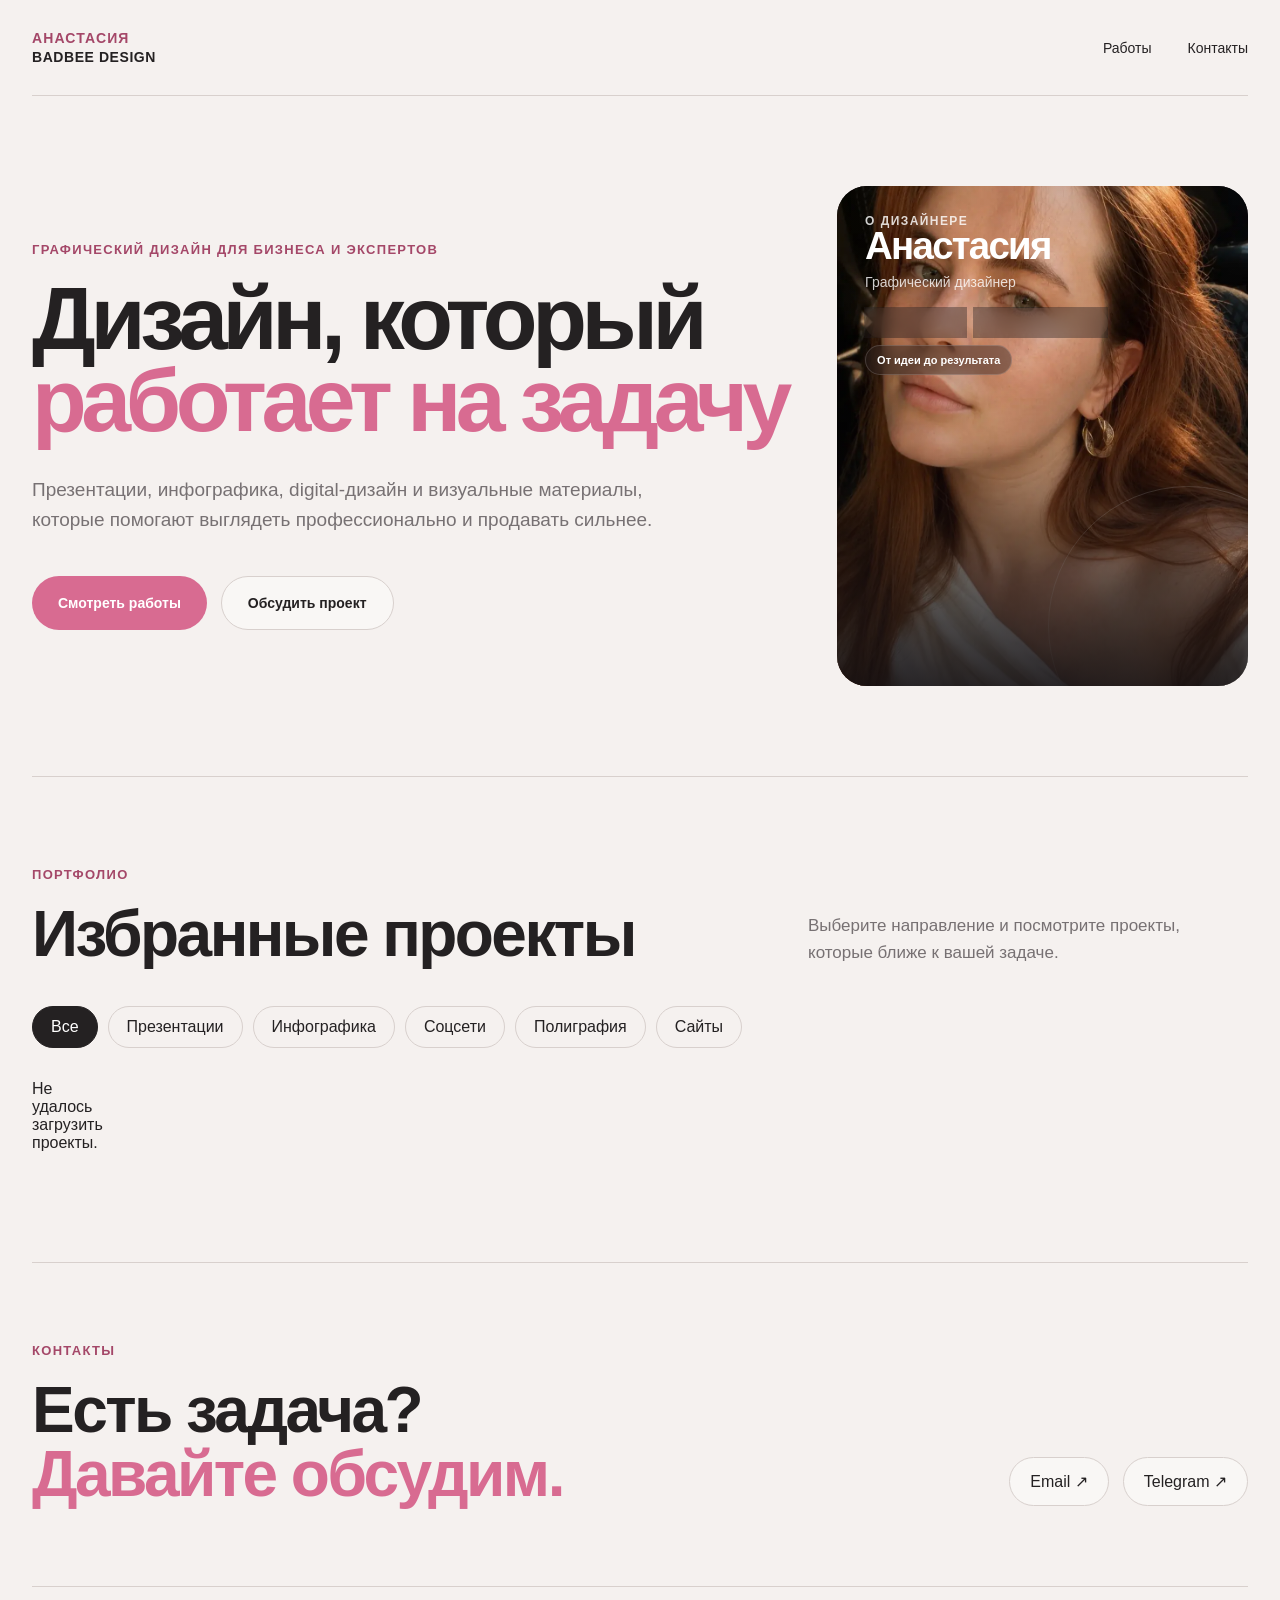
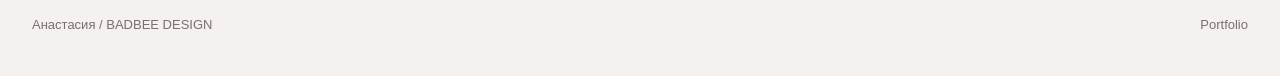
==== index.html @ e2e8e316 "Add designer hero card" ====
<!DOCTYPE html>
<html lang="ru">
<head>
    <meta charset="UTF-8">
    <meta name="viewport" content="width=device-width, initial-scale=1.0">

    <title>Анастасия — BADBEE DESIGN</title>

    <link rel="stylesheet" href="css/style.css">
</head>

<body>

    <header class="header">
        <a href="#" class="brand">
            <span class="brand-name">Анастасия</span>
            <span class="brand-subtitle">BADBEE DESIGN</span>
        </a>

        <nav class="header-nav">
            <a href="#portfolio">Работы</a>
            <a href="#contact">Контакты</a>
        </nav>
    </header>

    <main>

        <section class="hero">

            <div class="hero-copy">
                <p class="eyebrow">ГРАФИЧЕСКИЙ ДИЗАЙН ДЛЯ БИЗНЕСА И ЭКСПЕРТОВ</p>

                <h1>
                    Дизайн, который
                    <span>работает на задачу</span>
                </h1>

                <p class="hero-description">
                    Презентации, инфографика, digital-дизайн и визуальные материалы,
                    которые помогают выглядеть профессионально и продавать сильнее.
                </p>

                <div class="hero-actions">
                    <a href="#portfolio" class="button button-primary">
                        Смотреть работы
                    </a>
<a href="https://t.me/nastyapozdn"
   class="button button-secondary"
   target="_blank"
   rel="noopener noreferrer">
    Обсудить проект
</a>
                </div>
            </div>
<div class="hero-card hero-designer-card">

    <img
        src="assets/designer.webp"
        alt="Анастасия — графический дизайнер"
        class="hero-designer-photo"
    >

    <div class="hero-designer-overlay"></div>

    <div class="hero-designer-content">

        <div class="hero-designer-label">
            О ДИЗАЙНЕРЕ
        </div>

        <div class="hero-designer-info">
            <h3>Анастасия</h3>
            <p>Графический дизайнер</p>

            <div class="hero-designer-tags">
                <span>100+ проектов</span>
                <span>Дизайн для бизнеса</span>
                <span>От идеи до результата</span>
            </div>
        </div>

    </div>

</div>

        </section>

        <section class="portfolio" id="portfolio">

            <div class="section-heading">
                <div>
                    <p class="eyebrow">ПОРТФОЛИО</p>
                    <h2>Избранные проекты</h2>
                </div>

                <p class="section-description">
                    Выберите направление и посмотрите проекты,
                    которые ближе к вашей задаче.
                </p>
            </div>

            <div class="filters">
                <button class="filter-button active" data-filter="all">Все</button>
                <button class="filter-button" data-filter="presentation">Презентации</button>
                <button class="filter-button" data-filter="infographic">Инфографика</button>
                <button class="filter-button" data-filter="social">Соцсети</button>
                <button class="filter-button" data-filter="print">Полиграфия</button>
                <button class="filter-button" data-filter="web">Сайты</button>
            </div>

            <div class="projects-grid"></div>

        </section>

        <section class="contact" id="contact">

            <div class="contact-copy">
                <p class="eyebrow">КОНТАКТЫ</p>

                <h2>
                    Есть задача?
                    <span>Давайте обсудим.</span>
                </h2>
            </div>

     <div class="contact-links">
    <a href="mailto:Nastya.grischko@yandex.ru">Email ↗</a>
    <a href="https://t.me/nastyapozdn" target="_blank" rel="noopener noreferrer">Telegram ↗</a>
</div>

        </section>

    </main>

    <footer class="footer">
        <span>Анастасия / BADBEE DESIGN</span>
        <span>Portfolio</span>
    </footer>
<script src="js/supabase-data.js?v=4"></script>
<script src="js/app.js?v=4"></script>

</body>
</html>
---- css/style.css ----
:root {
    --bg: #f5f1ef;
    --surface: #ebe5e2;
    --surface-soft: #f9f7f5;

    --text: #242122;
    --muted: #777173;
    --line: #d8d0cd;

    --accent: #d86b91;
    --accent-soft: #efb6ca;
    --accent-dark: #a44768;

    --radius-large: 30px;
    --radius-medium: 22px;
    --radius-small: 999px;
}


/* =========================
   БАЗОВЫЕ СТИЛИ
========================= */

*,
*::before,
*::after {
    box-sizing: border-box;
}

html {
    scroll-behavior: smooth;
}

body {
    margin: 0;

    background: var(--bg);
    color: var(--text);

    font-family:
        Inter,
        -apple-system,
        BlinkMacSystemFont,
        "Segoe UI",
        sans-serif;

    overflow-x: hidden;
}

a {
    color: inherit;
    text-decoration: none;
}

button {
    font: inherit;
}


/* =========================
   HEADER
========================= */

.header {
    width: min(1400px, calc(100% - 64px));
    margin: 0 auto;

    min-height: 96px;

    display: flex;
    align-items: center;
    justify-content: space-between;

    border-bottom: 1px solid var(--line);
}

.brand {
    display: flex;
    flex-direction: column;
    gap: 3px;
}

.brand-name {
    color: var(--accent-dark);

    font-size: 14px;
    font-weight: 700;

    letter-spacing: 0.08em;
    text-transform: uppercase;
}

.brand-subtitle {
    font-size: 14px;
    font-weight: 600;

    letter-spacing: 0.04em;
}

.header-nav {
    display: flex;
    gap: 36px;

    font-size: 14px;
}

.header-nav a {
    position: relative;
}

.header-nav a::after {
    content: "";

    position: absolute;

    left: 0;
    bottom: -6px;

    width: 0;
    height: 1px;

    background: var(--accent);

    transition: width 0.25s ease;
}

.header-nav a:hover::after {
    width: 100%;
}


/* =========================
   ОБЩИЙ КОНТЕЙНЕР
========================= */

main {
    width: min(1400px, calc(100% - 64px));
    margin: 0 auto;
}


/* =========================
   HERO
========================= */

.hero {
    min-height: 680px;

    display: grid;
    grid-template-columns: 1.3fr 0.7fr;

    gap: 42px;

    align-items: center;

    padding: 82px 0;
}

.eyebrow {
    margin: 0 0 20px;

    color: var(--accent-dark);

    font-size: 13px;
    font-weight: 700;

    letter-spacing: 0.1em;
}

.hero h1 {
    max-width: 900px;

    margin: 0;

    font-size: clamp(62px, 7vw, 118px);

    line-height: 0.92;
    letter-spacing: -0.06em;

    font-weight: 600;
}

.hero h1 span {
    display: block;

    color: var(--accent);
}

.hero-description {
    max-width: 660px;

    margin: 34px 0 0;

    color: var(--muted);

    font-size: 19px;
    line-height: 1.55;
}

.hero-actions {
    display: flex;
    flex-wrap: wrap;

    gap: 14px;

    margin-top: 42px;
}


/* =========================
   КНОПКИ
========================= */

.button {
    min-height: 54px;

    padding: 0 26px;

    display: inline-flex;
    align-items: center;
    justify-content: center;

    border-radius: var(--radius-small);

    font-size: 14px;
    font-weight: 600;

    transition:
        transform 0.2s ease,
background 0.2s ease;
}

.button:hover {
    transform: translateY(-2px);
}

.button-primary {
    background: var(--accent);
    color: #ffffff;
}

.button-primary:hover {
    background: var(--accent-dark);
}

.button-secondary {
    border: 1px solid var(--line);

    background: var(--surface-soft);
}


/* =========================
   HERO CARD
========================= */

.hero-card {
    min-height: 500px;

    padding: 28px;

    position: relative;
    overflow: hidden;

    display: flex;
    flex-direction: column;
    justify-content: space-between;

    border-radius: var(--radius-large);

    background:
        radial-gradient(
            circle at 70% 30%,
            rgba(216, 107, 145, 0.34),
            transparent 34%
        ),
        linear-gradient(
            145deg,
            #262124,
            #3a3035 52%,
            #1f1b1d
        );

    color: #ffffff;
}

.hero-card::after {
    content: "";

    position: absolute;

    width: 280px;
    height: 280px;

    right: -80px;
    bottom: -80px;

    border-radius: 50%;

    border: 1px solid rgba(255, 255, 255, 0.18);
}

.hero-card-label {
    position: relative;
    z-index: 1;

    font-size: 12px;

    letter-spacing: 0.12em;

    opacity: 0.7;
}

.hero-card-number {
    position: relative;
    z-index: 1;

    font-size: 150px;
    line-height: 1;

    letter-spacing: -0.08em;

    color: var(--accent-soft);
}

.hero-card-bottom {
    position: relative;
    z-index: 1;

    display: flex;
    flex-wrap: wrap;

    gap: 8px;
}

.hero-card-bottom span {
    padding: 8px 12px;

    border-radius: var(--radius-small);

    background: rgba(255, 255, 255, 0.08);

    font-size: 12px;
}


/* =========================
   ПОРТФОЛИО
========================= */

.portfolio {
    padding: 90px 0 110px;

    border-top: 1px solid var(--line);
}

.section-heading {
    display: flex;
    justify-content: space-between;
    align-items: end;

    gap: 40px;

    margin-bottom: 40px;
}

.section-heading h2,
.contact h2 {
    margin: 0;

    font-size: clamp(42px, 5vw, 76px);

    line-height: 1;

    letter-spacing: -0.04em;

    font-weight: 600;
}

.section-description {
    max-width: 440px;

    margin: 0;

    color: var(--muted);

    font-size: 17px;
    line-height: 1.55;
}


/* =========================
   ФИЛЬТРЫ
========================= */

.filters {
    display: flex;
    flex-wrap: wrap;

    gap: 10px;

    margin-bottom: 32px;
}

.filter-button {
    padding: 11px 18px;

    border: 1px solid var(--line);
    border-radius: var(--radius-small);

    background: transparent;
    color: var(--text);

    cursor: pointer;

    transition:
background 0.2s ease,
        color 0.2s ease,
        border-color 0.2s ease;
}

.filter-button:hover {
    border-color: var(--accent);
}

.filter-button.active {
    background: var(--text);
    color: #ffffff;

    border-color: var(--text);
}


/* =========================
   СЕТКА ПРОЕКТОВ
========================= */

.projects-grid {
    display: grid;

    grid-template-columns: repeat(12, 1fr);

    gap: 18px;
}

.project-card {
    grid-column: span 4;

    display: block;

    color: inherit;

    cursor: pointer;

    transition:
        transform 0.25s ease,
        opacity 0.25s ease;
}

.project-card:hover {
    transform: translateY(-5px);
}

.project-card-large {
    grid-column: span 8;
}

.project-card-wide {
    grid-column: span 8;
}


/* =========================
   ПРЕВЬЮ КАРТОЧЕК
========================= */

.project-preview {
    min-height: 360px;

    position: relative;
    overflow: hidden;

    display: flex;
    align-items: center;
    justify-content: center;

    border-radius: var(--radius-medium);
}

.project-card-large .project-preview {
    min-height: 520px;
}

.project-card-wide .project-preview {
    min-height: 420px;
}

.project-preview-index {
    position: absolute;

    top: 22px;
    left: 22px;

    font-size: 13px;

    opacity: 0.56;
}

.project-preview-word {
    font-size: clamp(42px, 5vw, 86px);

    font-weight: 600;

    letter-spacing: -0.06em;

    transition: transform 0.35s ease;
}

.project-card:hover .project-preview-word {
    transform: scale(1.04);
}

.project-preview-dark {
    background:
        radial-gradient(
            circle at 70% 50%,
            rgba(216, 107, 145, 0.36),
            transparent 28%
        ),
        #292426;

    color: #ffffff;
}

.project-preview-light {
    background:
        linear-gradient(
            135deg,
            #f8e8ed,
            #eee4e1
        );

    color: #a65b77;
}

.project-preview-neutral {
    background:
        linear-gradient(
            145deg,
            #d6cdca,
            #9f9697
        );

    color: #ffffff;
}

.project-preview-paper {
    background:
        linear-gradient(
            145deg,
            #f5f0e9,
            #e7ded5
        );

    color: #6c625f;
}

.project-preview-accent {
    background:
        linear-gradient(
            135deg,
            #c45e84,
            #7f3e58
        );

    color: #ffffff;
}

.project-preview-soft {
    background:
        linear-gradient(
            135deg,
            #e4d9d9,
            #cfb7c0
        );

    color: #703f50;
}


/* =========================
   ИНФОРМАЦИЯ КАРТОЧКИ
========================= */

.project-info {
    display: flex;
    justify-content: space-between;

    gap: 18px;

    padding: 18px 4px 28px;
}

.project-category {
    color: var(--accent-dark);

    font-size: 12px;
    font-weight: 700;

    text-transform: uppercase;

    letter-spacing: 0.08em;
}

.project-info h3 {
    margin: 7px 0 0;

    font-size: 21px;
    font-weight: 600;

    letter-spacing: -0.02em;
}

.project-arrow {
    font-size: 22px;

    transition: transform 0.2s ease;
}

.project-card:hover .project-arrow {
    transform: translate(4px, -4px);
}


/* =========================
   КОНТАКТЫ
========================= */

.contact {
    padding: 80px 0;

    display: flex;
    justify-content: space-between;
    align-items: end;

    gap: 40px;

    border-top: 1px solid var(--line);
}

.contact h2 span {
    display: block;

    color: var(--accent);
}

.contact-links {
    display: flex;
    flex-wrap: wrap;

    gap: 14px;
}

.contact-links a {
    padding: 14px 20px;

    border: 1px solid var(--line);
    border-radius: var(--radius-small);

    background: var(--surface-soft);

    transition:
background 0.2s ease,
        border-color 0.2s ease;
}

.contact-links a:hover {
    border-color: var(--accent);

    background: #ffffff;
}


/* =========================
   FOOTER
========================= */

.footer {
    width: min(1400px, calc(100% - 64px));

    margin: 0 auto;

    padding: 30px 0 44px;

    display: flex;
    justify-content: space-between;

    border-top: 1px solid var(--line);

    color: var(--muted);

    font-size: 13px;
}


/* =================================================
   СТРАНИЦА ОТДЕЛЬНОГО ПРОЕКТА
================================================= */

.project-page {
    width: min(1400px, calc(100% - 64px));

    margin: 0 auto;
}

.project-back {
    display: inline-block;

    margin: 36px 0 28px;

    color: var(--muted);

    font-size: 14px;
}


/* =========================
   HERO ПРОЕКТА
========================= */

.project-hero {
    display: grid;

    grid-template-columns: 1fr 0.8fr;

    gap: 42px;

    align-items: center;

    margin-bottom: 70px;
}

.project-hero-copy {
    display: flex;
    flex-direction: column;
    justify-content: center;
}

.project-hero h1 {
    margin: 0;

    max-width: 800px;

    font-size: clamp(48px, 5.5vw, 88px);

    line-height: 0.96;

    letter-spacing: -0.05em;

    font-weight: 600;
}

.project-description {
    max-width: 650px;

    margin-top: 26px;

    color: var(--muted);

    font-size: 17px;
    line-height: 1.6;
}

.project-main-preview {
    min-height: 360px;

    display: flex;
    align-items: center;
    justify-content: center;

    overflow: hidden;

    border-radius: var(--radius-large);

    background:
        radial-gradient(
            circle at 70% 40%,
            rgba(216, 107, 145, 0.3),
            transparent 32%
        ),
        linear-gradient(
            145deg,
            #292426,
            #3a3035
        );

    color: #ffffff;
}

.project-main-preview span {
    font-size: clamp(42px, 5vw, 78px);

    letter-spacing: -0.05em;
}


/* =========================
   О ПРОЕКТЕ
========================= */

.project-case {
    padding: 70px 0;

    border-top: 1px solid var(--line);
}

.project-case-heading {
    margin-bottom: 32px;
}

.project-case-heading h2 {
    margin: 0;

    font-size: clamp(40px, 4vw, 64px);

    letter-spacing: -0.04em;
}

.project-case-grid {
    display: grid;

    grid-template-columns: repeat(3, 1fr);

    gap: 18px;
}

.project-case-block {
    padding: 26px;

    border-radius: var(--radius-medium);

    background: var(--surface-soft);
}

.project-case-label {
    color: var(--accent-dark);

    font-size: 12px;
    font-weight: 700;

    letter-spacing: 0.08em;

    text-transform: uppercase;
}

.project-case-block p {
    margin: 16px 0 0;

    color: var(--muted);

    line-height: 1.6;
}


/* =================================================
   ГАЛЕРЕЯ ПРОЕКТА
================================================= */

.project-gallery-section {
    padding: 30px 0 90px;
}

.project-gallery-heading {
    margin-bottom: 26px;
}

.project-gallery-heading h2 {
    margin: 0;

    font-size: clamp(38px, 4vw, 62px);

    line-height: 1;

    letter-spacing: -0.04em;
}


/*
   ВАЖНО:
   картинки на странице НЕ огромные.
   Они являются только превью.
*/

.project-gallery-grid {
    display: grid;

    grid-template-columns: repeat(2, minmax(0, 1fr));

    gap: 18px;
}

.project-gallery-card {
    position: relative;

    width: 100%;
    height: clamp(220px, 28vw, 360px);

    padding: 0;

    overflow: hidden;

    border: 0;
    border-radius: var(--radius-medium);

    background: var(--surface);

    cursor: pointer;
}

.project-gallery-card:nth-child(3n + 1) {
    grid-column: span 2;

    height: clamp(280px, 35vw, 460px);
}

.project-gallery-card img {
    display: block;

    width: 100%;
    height: 100%;

    object-fit: cover;

    transition: transform 0.35s ease;
}

.project-gallery-card:hover img {
    transform: scale(1.02);
}

.project-gallery-card::after {
    content: "";

    position: absolute;
    inset: 0;

    background:
        linear-gradient(
            to top,
            rgba(20, 18, 19, 0.48),
            transparent 45%
        );

    opacity: 0;

    transition: opacity 0.25s ease;
}

.project-gallery-card:hover::after {
    opacity: 1;
}

.project-gallery-card-number,
.project-gallery-card-open {
    position: absolute;

    z-index: 2;

    bottom: 18px;

    color: #ffffff;

    font-size: 12px;
    font-weight: 600;

    opacity: 0;

    transition: opacity 0.25s ease;
}

.project-gallery-card-number {
    left: 18px;
}

.project-gallery-card-open {
    right: 18px;
}

.project-gallery-card:hover .project-gallery-card-number,
.project-gallery-card:hover .project-gallery-card-open {
    opacity: 1;
}


/* =================================================
   ПОЛНОЭКРАННЫЙ ПРОСМОТРЩИК
================================================= */

body.lightbox-open {
    overflow: hidden !important;
}


/*
   Сам просмотрщик занимает РОВНО экран.
   Никакой прокрутки.
*/

.lightbox {
    position: fixed;

    inset: 0;

    z-index: 99999;

    display: none;

    width: 100vw;
    height: 100vh;

    overflow: hidden;

    background: #171415;
}

.lightbox.is-open {
    display: flex;

    align-items: center;
    justify-content: center;
}


/*
   Область изображения занимает почти
   весь экран, кроме небольшого места
   для стрелок и крестика.
*/

.lightbox-content {
    position: absolute;

    inset: 0;

    display: flex;

    align-items: center;
    justify-content: center;

    width: 100vw;
    height: 100vh;

    padding:
        30px
        86px
        30px
        86px;

    overflow: hidden;
}


/*
   КЛЮЧЕВОЙ БЛОК.

   Изображение никогда не становится
   выше или шире окна браузера.

   Оно ВСЕГДА видно целиком.
*/

.lightbox-content img {
    display: block;

    width: auto;
    height: auto;

    max-width: calc(100vw - 172px);
    max-height: calc(100vh - 60px);

    object-fit: contain;

    object-position: center;

    border-radius: 8px;
}


/* =========================
   КРЕСТИК
========================= */

.lightbox-close {
    position: absolute;

    top: 20px;
    right: 20px;

    z-index: 100002;

    width: 46px;
    height: 46px;

    display: flex;
    align-items: center;
    justify-content: center;

    border: 1px solid rgba(255, 255, 255, 0.24);

    border-radius: 50%;

    background: rgba(23, 20, 21, 0.75);

    color: #ffffff;

    font-size: 26px;
    line-height: 1;

    cursor: pointer;

    backdrop-filter: blur(10px);
    -webkit-backdrop-filter: blur(10px);
}


/* =========================
   СТРЕЛКИ
========================= */

.lightbox-arrow {
    position: absolute;

    top: 50%;

    z-index: 100002;

    width: 48px;
    height: 48px;

    display: flex;
    align-items: center;
    justify-content: center;

    transform: translateY(-50%);

    border: 1px solid rgba(255, 255, 255, 0.24);

    border-radius: 50%;

    background: rgba(23, 20, 21, 0.75);

    color: #ffffff;

    font-size: 20px;

    cursor: pointer;

    backdrop-filter: blur(10px);
    -webkit-backdrop-filter: blur(10px);
}

.lightbox-arrow-left {
    left: 20px;
}

.lightbox-arrow-right {
    right: 20px;
}

.lightbox-close:hover,
.lightbox-arrow:hover {
    background: rgba(255, 255, 255, 0.14);
}


/* =========================
   СЧЁТЧИК
========================= */

.lightbox-counter {
    position: absolute;

    left: 50%;
    bottom: 14px;

    z-index: 100002;

    transform: translateX(-50%);

    padding: 7px 12px;

    border-radius: 999px;

    background: rgba(23, 20, 21, 0.74);

    color: rgba(255, 255, 255, 0.8);

    font-size: 12px;

    backdrop-filter: blur(8px);
    -webkit-backdrop-filter: blur(8px);
}


/* =================================================
   TABLET
================================================= */

@media (max-width: 1000px) {

    .hero {
        grid-template-columns: 1fr;
    }

    .hero-card {
        min-height: 380px;
    }

    .section-heading {
        flex-direction: column;

        align-items: start;
    }

    .project-card,
    .project-card-large,
    .project-card-wide {
        grid-column: span 6;
    }

    .contact {
        flex-direction: column;

        align-items: start;
    }

    .project-hero {
        grid-template-columns: 1fr;
    }

    .project-case-grid {
        grid-template-columns: 1fr;
    }
}


/* =================================================
   MOBILE
================================================= */

@media (max-width: 700px) {

    .header,
    main,
    .footer,
    .project-page {
        width: min(100% - 32px, 1400px);
    }

    .header {
        min-height: 76px;
    }

    .header-nav {
        gap: 18px;
    }

    .hero {
        min-height: auto;

        padding: 54px 0 72px;
    }

    .hero h1 {
        font-size: clamp(48px, 14vw, 72px);
    }

    .hero-description {
        font-size: 17px;
    }

    .hero-card {
        min-height: 320px;
    }

    .hero-card-number {
        font-size: 100px;
    }

    .portfolio {
        padding: 70px 0;
    }

    .projects-grid {
        grid-template-columns: 1fr;
    }

    .project-card,
    .project-card-large,
    .project-card-wide {
        grid-column: auto;
    }

    .project-preview,
    .project-card-large .project-preview,
    .project-card-wide .project-preview {
        min-height: 320px;
    }

    .contact {
        padding: 64px 0;
    }

    .footer {
        flex-direction: column;

        gap: 8px;
    }


    /* PROJECT */

    .project-main-preview {
        min-height: 280px;
    }

    .project-gallery-grid {
        grid-template-columns: 1fr;
    }

    .project-gallery-card,
    .project-gallery-card:nth-child(3n + 1) {
        grid-column: auto;

        height: 240px;
    }


    /* LIGHTBOX MOBILE */

    .lightbox-content {
        padding: 64px 14px 82px;
    }

    .lightbox-content img {
        max-width: calc(100vw - 28px);
        max-height: calc(100vh - 146px);
        border-radius: 6px;
    }

    .lightbox-arrow {
        top: auto;
        bottom: 18px;
        transform: none;
    }

    .lightbox-arrow-left {
        left: 18px;
    }

    .lightbox-arrow-right {
        right: 18px;
    }

    .lightbox-counter {
        bottom: 29px;
    }

    .lightbox-close {
        top: 14px;
        right: 14px;
    }
}

/* =================================================
   PDF VIEWER
================================================= */

.project-pdf-section {
    padding: 20px 0 100px;
    border-top: 1px solid var(--line);
}

.project-pdf-section[hidden] {
    display: none;
}

.pdf-viewer {
    width: 100%;
    padding: 18px;
    border-radius: var(--radius-large);
    background: #211e1f;
}

.pdf-stage {
    width: 100%;
    height: min(72vh, 760px);
    display: flex;
    align-items: center;
    justify-content: center;
    overflow: hidden;
    border-radius: 18px;
    background: #171415;
}

.pdf-stage canvas {
    display: block;
    max-width: 100%;
    max-height: 100%;
    background: #ffffff;
    box-shadow: 0 20px 60px rgba(0, 0, 0, 0.28);
}

.pdf-controls {
    min-height: 72px;
    display: flex;
    align-items: center;
    justify-content: center;
    gap: 18px;
}

.pdf-arrow {
    width: 44px;
    height: 44px;
    display: flex;
    align-items: center;
    justify-content: center;
    border: 1px solid rgba(255, 255, 255, 0.18);
    border-radius: 50%;
    background: rgba(255, 255, 255, 0.07);
    color: #ffffff;
    cursor: pointer;
    font-size: 18px;
}

.pdf-arrow:hover {
    background: rgba(255, 255, 255, 0.14);
}

.pdf-counter {
    min-width: 74px;
    text-align: center;
    color: rgba(255, 255, 255, 0.72);
    font-size: 13px;
}

/* =================================================
   ОБЛОЖКИ ПРОЕКТОВ НА ГЛАВНОЙ
================================================= */

.project-preview-image {
    position: relative;
    overflow: hidden;
    background: var(--surface);
}

.project-preview-image img {
    position: absolute;
    inset: 0;
    z-index: 1;
    display: block;
    width: 100%;
    height: 100%;
    object-fit: cover;
    object-position: center;
    transition: transform 0.45s ease;
}

.project-preview-image .project-preview-index {
    position: absolute;
    top: 22px;
    left: 22px;
    z-index: 3;
    padding: 7px 10px;
    border-radius: 999px;
    background: rgba(25, 22, 23, 0.58);
    color: #ffffff;
    opacity: 1;
    backdrop-filter: blur(10px);
    -webkit-backdrop-filter: blur(10px);
}

.project-preview-overlay {
    position: absolute;
    inset: 0;
    z-index: 2;
    display: flex;
    align-items: flex-end;
    justify-content: flex-end;
    padding: 22px;
    background: linear-gradient(to top, rgba(20, 18, 19, 0.48), transparent 50%);
    opacity: 0;
    transition: opacity 0.3s ease;
}

.project-preview-overlay span {
    padding: 10px 14px;
    border-radius: 999px;
    background: rgba(255, 255, 255, 0.94);
    color: #242122;
    font-size: 12px;
    font-weight: 600;
}

.project-card:hover .project-preview-image img {
    transform: scale(1.025);
}

.project-card:hover .project-preview-overlay {
    opacity: 1;
}

@media (max-width: 700px) {
    .pdf-viewer {
        padding: 10px;
    }
}

/* =================================================
   PDF — MOBILE
================================================= */

@media (max-width: 700px) {

    .pdf-viewer {
        padding: 10px;
    }

    .pdf-stage {
        height: 58vh;
    }
}


/* =================================================
   ОБЛОЖКА ВНУТРИ СТРАНИЦЫ ПРОЕКТА
================================================= */

.project-hero .project-main-preview {
    position: relative;

    width: 100%;
    height: auto !important;
    min-height: 0 !important;

    aspect-ratio: 16 / 9 !important;

    padding: 0 !important;

    overflow: hidden;

    border-radius: var(--radius-large);

    background: #171415;
}


.project-hero .project-main-preview .project-main-cover {
    position: absolute !important;

    inset: 0 !important;

    display: block;

    width: 100% !important;
    height: 100% !important;

    max-width: none;
    max-height: none;

    object-fit: cover !important;
    object-position: center !important;

    border-radius: inherit;
}


/* =================================================
   ОБЛОЖКА ПРОЕКТА — MOBILE
================================================= */

@media (max-width: 700px) {

    .project-hero .project-main-preview {
        aspect-ratio: 16 / 9 !important;
        min-height: 0 !important;
    }
}

/* =========================
   DESIGNER HERO CARD
========================= */

.hero-designer-card {
    position: relative;
    overflow: hidden;
    padding: 0;
    isolation: isolate;
}


.hero-designer-photo {
    position: absolute;
    inset: 0;

    width: 100%;
    height: 100%;

    object-fit: cover;
    object-position: center 34%;

    z-index: 0;
}


.hero-designer-overlay {
    position: absolute;
    inset: 0;

    z-index: 1;

    background:
        linear-gradient(
            180deg,
            rgba(20, 16, 18, .04) 18%,
            rgba(20, 16, 18, .14) 50%,
            rgba(20, 16, 18, .88) 100%
        );
}


.hero-designer-content {
    position: relative;
    z-index: 2;

    display: flex;
    flex-direction: column;
    justify-content: space-between;

    width: 100%;
    height: 100%;

    padding: 28px;
}


.hero-designer-label {
    color: rgba(255, 255, 255, .82);

    font-size: 12px;
    font-weight: 700;

    letter-spacing: .12em;
    text-transform: uppercase;
}


.hero-designer-info h3 {
    margin: 0;

    color: #ffffff;

    font-size: clamp(30px, 3vw, 46px);
    line-height: .95;

    letter-spacing: -.045em;
}


.hero-designer-info p {
    margin: 10px 0 18px;

    color: rgba(255, 255, 255, .80);

    font-size: 14px;
}


.hero-designer-tags {
    display: flex;
    flex-wrap: wrap;
    gap: 7px;
}


.hero-designer-tags span {
    display: inline-flex;
    align-items: center;

    min-height: 30px;
    padding: 0 11px;

    border: 1px solid rgba(255, 255, 255, .16);
    border-radius: 999px;

    background: rgba(36, 30, 32, .38);

    color: #ffffff;

    font-size: 11px;
    font-weight: 600;

    backdrop-filter: blur(10px);
    -webkit-backdrop-filter: blur(10px);
}
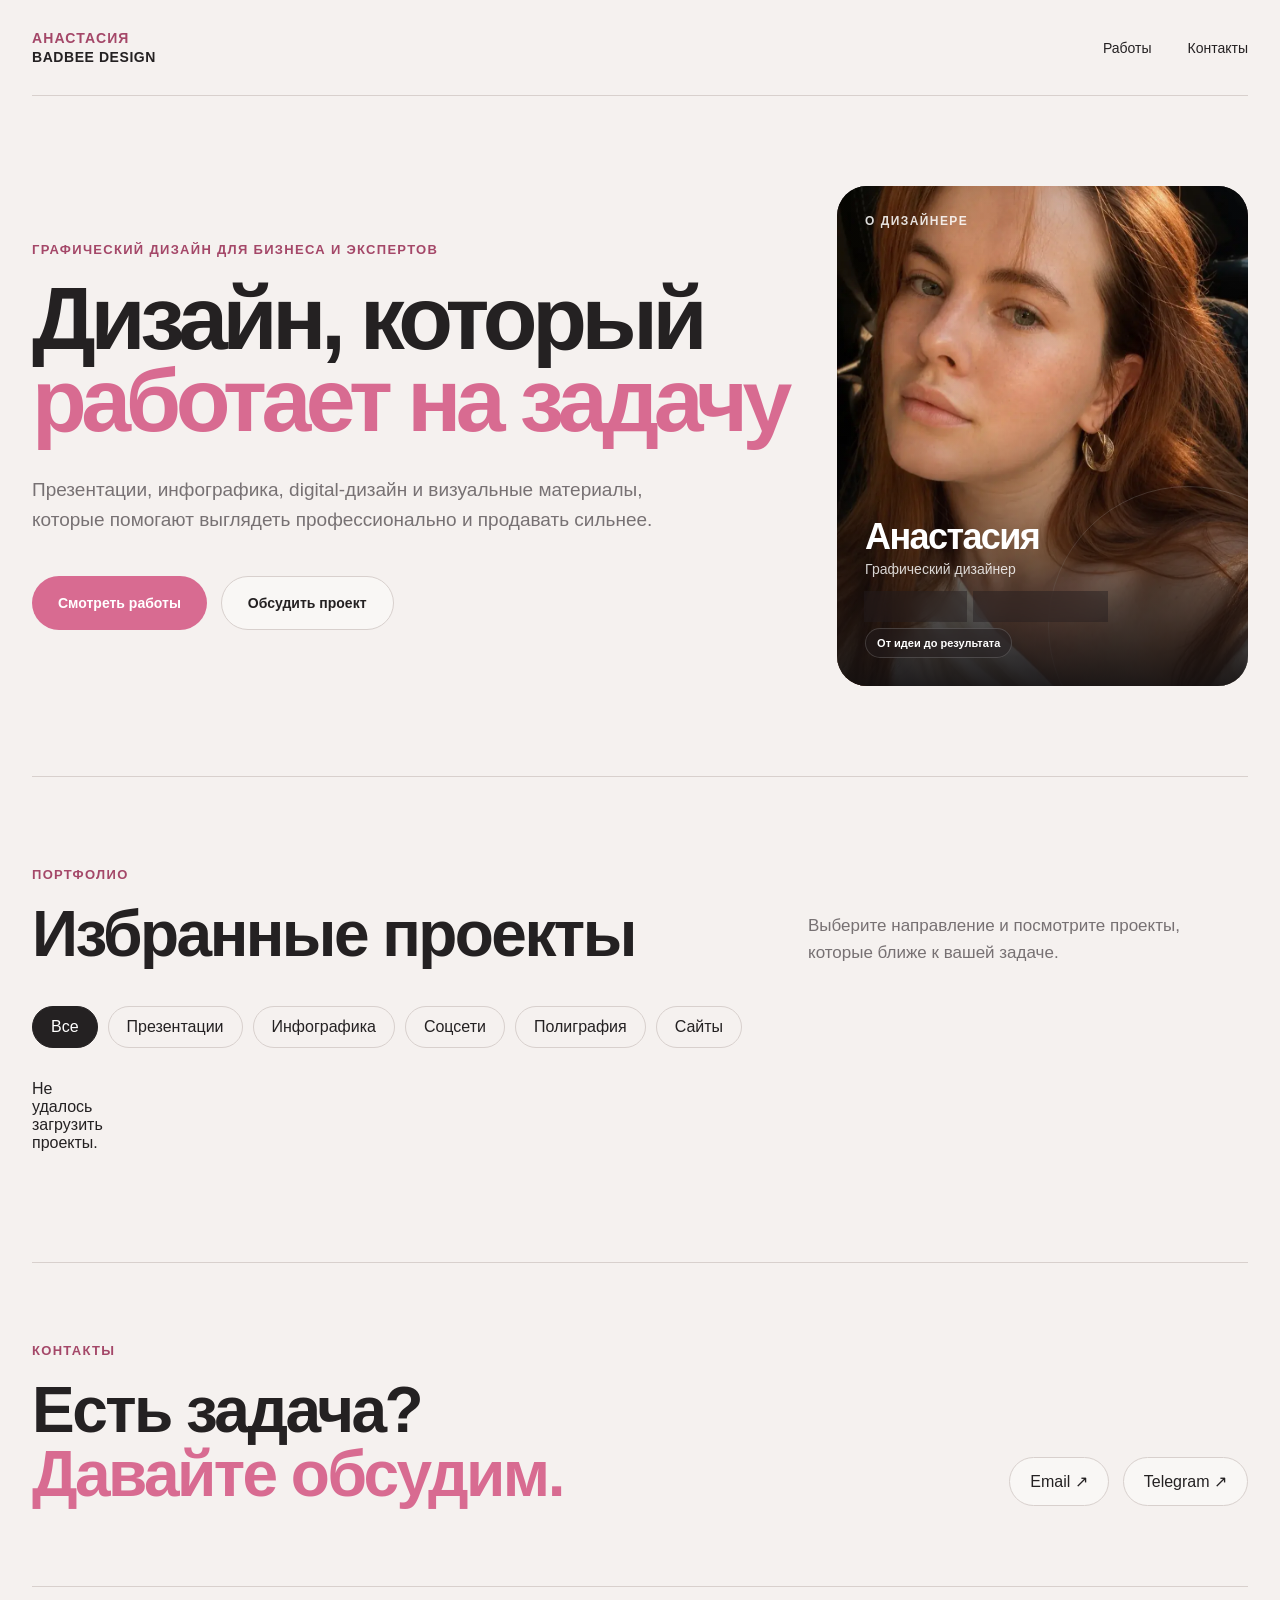
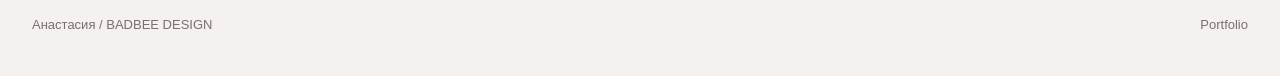
==== commit 7b3fec30: "Refresh designer card styles" ====
--- a/index.html
+++ b/index.html
@@ -6,7 +6,7 @@
 
     <title>Анастасия — BADBEE DESIGN</title>
 
-    <link rel="stylesheet" href="css/style.css">
+<link rel="stylesheet" href="css/style.css?v=6">
 </head>
 
 <body>
--- a/css/style.css
+++ b/css/style.css
@@ -1591,97 +1591,99 @@
    DESIGNER HERO CARD
 ========================= */
 
-.hero-designer-card {
+.hero-card.hero-designer-card {
     position: relative;
     overflow: hidden;
     padding: 0;
     isolation: isolate;
 }
 
-
+/* ФОТО */
 .hero-designer-photo {
     position: absolute;
     inset: 0;
-
     width: 100%;
     height: 100%;
-
     object-fit: cover;
-    object-position: center 34%;
-
+    object-position: center 28%;
     z-index: 0;
 }
 
-
+/* Затемнение — почти отсутствует на лице,
+   появляется только в нижней части */
 .hero-designer-overlay {
     position: absolute;
     inset: 0;
-
     z-index: 1;
-
-    background:
-        linear-gradient(
-            180deg,
-            rgba(20, 16, 18, .04) 18%,
-            rgba(20, 16, 18, .14) 50%,
-            rgba(20, 16, 18, .88) 100%
-        );
-}
-
-
+    background: linear-gradient(
+        180deg,
+        rgba(18, 15, 16, 0.04) 0%,
+        rgba(18, 15, 16, 0.02) 48%,
+        rgba(18, 15, 16, 0.30) 68%,
+        rgba(18, 15, 16, 0.92) 100%
+    );
+}
+
+/* Контейнер текста */
 .hero-designer-content {
-    position: relative;
+    position: absolute;
+    inset: 0;
     z-index: 2;
-
-    display: flex;
-    flex-direction: column;
-    justify-content: space-between;
-
-    width: 100%;
-    height: 100%;
-
-    padding: 28px;
-}
-
-
+    pointer-events: none;
+}
+
+/* Только маленькая надпись сверху */
 .hero-designer-label {
-    color: rgba(255, 255, 255, .82);
+    position: absolute;
+    top: 28px;
+    left: 28px;
+
+    margin: 0;
+    color: rgba(255, 255, 255, 0.86);
 
     font-size: 12px;
     font-weight: 700;
-
-    letter-spacing: .12em;
+    letter-spacing: 0.12em;
     text-transform: uppercase;
 }
 
-
+/* ВСЯ основная информация строго снизу */
+.hero-designer-info {
+    position: absolute;
+    left: 28px;
+    right: 28px;
+    bottom: 28px;
+
+    margin: 0;
+    padding: 0;
+}
+
+/* Имя */
 .hero-designer-info h3 {
-    margin: 0;
+    margin: 0 0 6px;
 
     color: #ffffff;
-
-    font-size: clamp(30px, 3vw, 46px);
-    line-height: .95;
-
-    letter-spacing: -.045em;
-}
-
-
+    font-size: 36px;
+    line-height: 1;
+    letter-spacing: -0.045em;
+}
+
+/* Профессия */
 .hero-designer-info p {
-    margin: 10px 0 18px;
-
-    color: rgba(255, 255, 255, .80);
-
+    margin: 0 0 14px;
+
+    color: rgba(255, 255, 255, 0.82);
     font-size: 14px;
 }
 
-
+/* Теги */
 .hero-designer-tags {
     display: flex;
     flex-wrap: wrap;
     gap: 7px;
-}
-
+
+    max-width: 100%;
+}
 
 .hero-designer-tags span {
     display: inline-flex;
@@ -1690,11 +1692,10 @@
     min-height: 30px;
     padding: 0 11px;
 
-    border: 1px solid rgba(255, 255, 255, .16);
+    border: 1px solid rgba(255, 255, 255, 0.16);
     border-radius: 999px;
 
-    background: rgba(36, 30, 32, .38);
-
+    background: rgba(36, 30, 32, 0.46);
     color: #ffffff;
 
     font-size: 11px;
@@ -1702,4 +1703,22 @@
 
     backdrop-filter: blur(10px);
     -webkit-backdrop-filter: blur(10px);
+}
+
+/* MOBILE */
+@media (max-width: 700px) {
+    .hero-designer-label {
+        top: 22px;
+        left: 22px;
+    }
+
+    .hero-designer-info {
+        left: 22px;
+        right: 22px;
+        bottom: 22px;
+    }
+
+    .hero-designer-info h3 {
+        font-size: 30px;
+    }
 }
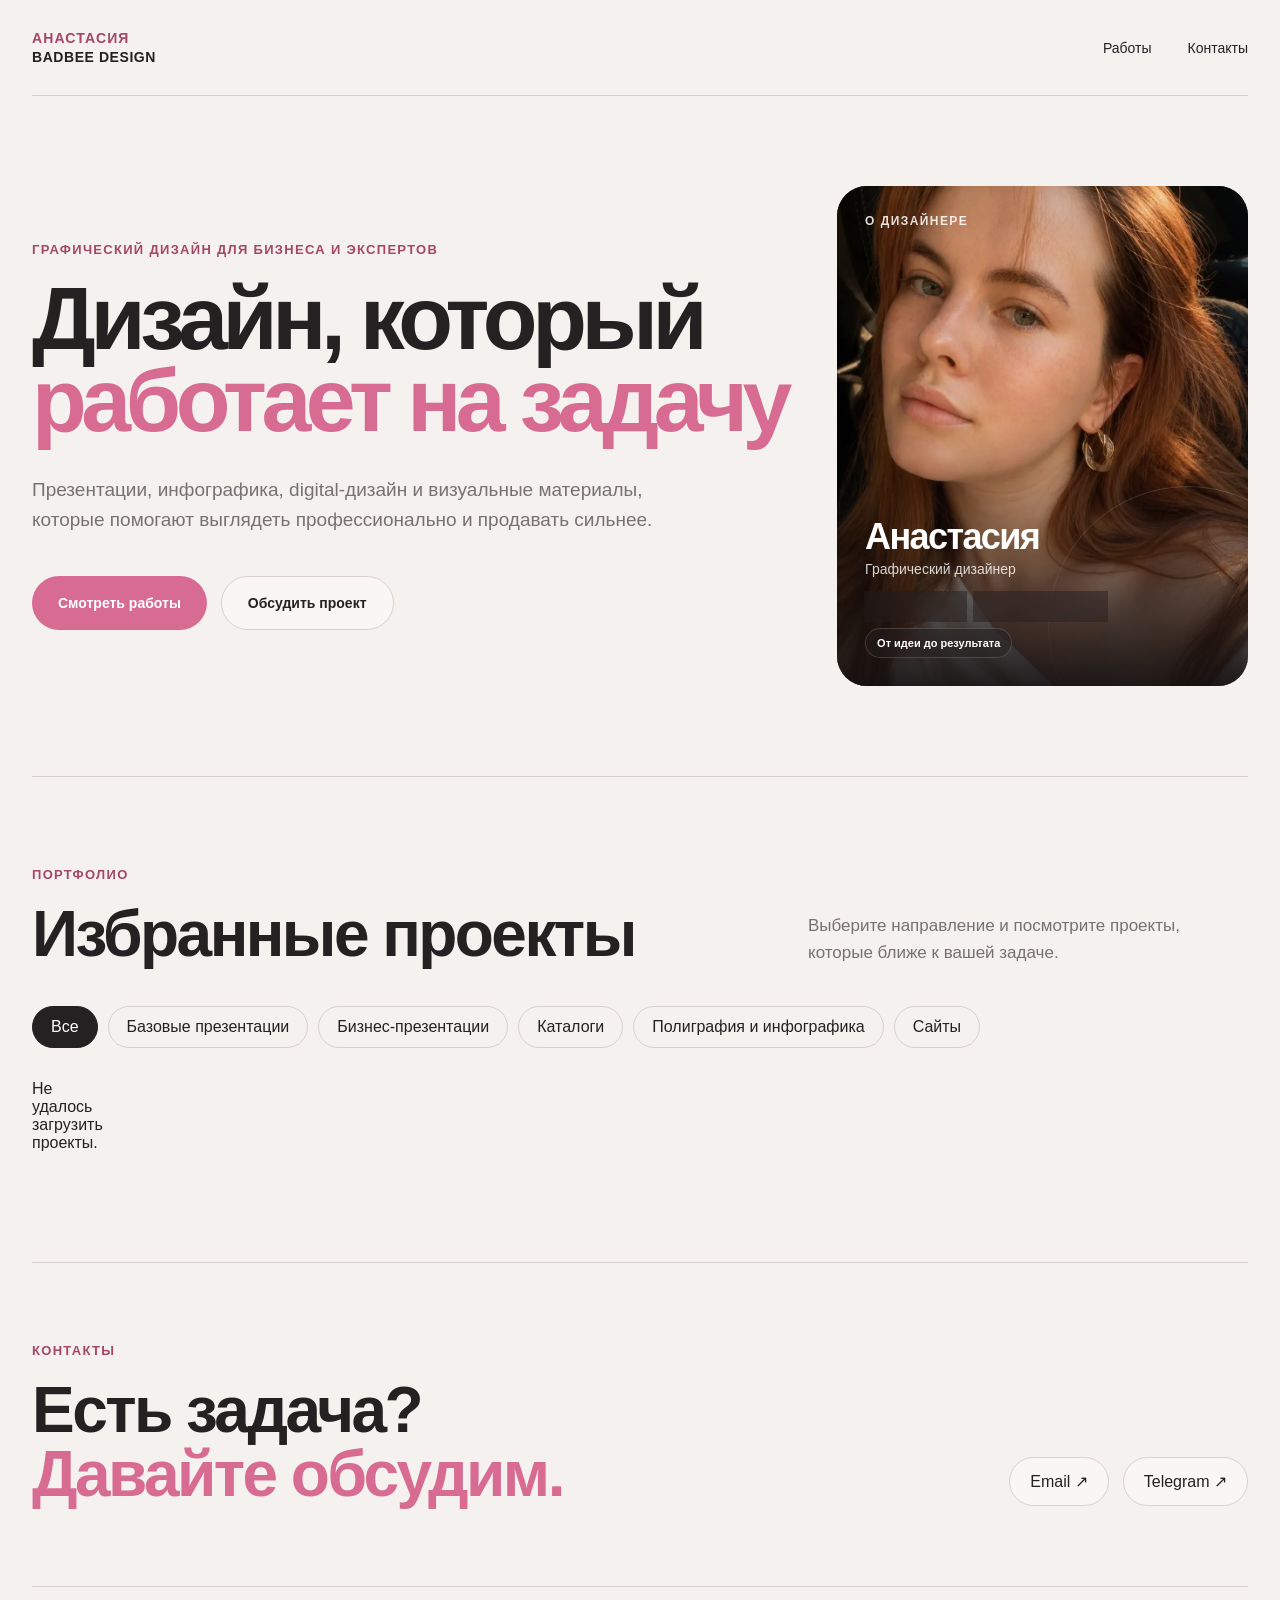
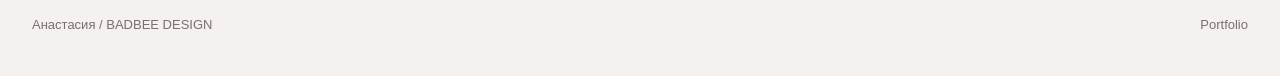
==== commit 224e0c59: "Update portfolio categories" ====
--- a/index.html
+++ b/index.html
@@ -6,7 +6,7 @@
 
     <title>Анастасия — BADBEE DESIGN</title>
 
-<link rel="stylesheet" href="css/style.css?v=6">
+<link rel="stylesheet" href="css/style.css?v=7">
 </head>
 
 <body>
@@ -99,14 +99,29 @@
                 </p>
             </div>
 
-            <div class="filters">
-                <button class="filter-button active" data-filter="all">Все</button>
-                <button class="filter-button" data-filter="presentation">Презентации</button>
-                <button class="filter-button" data-filter="infographic">Инфографика</button>
-                <button class="filter-button" data-filter="social">Соцсети</button>
-                <button class="filter-button" data-filter="print">Полиграфия</button>
-                <button class="filter-button" data-filter="web">Сайты</button>
-            </div>
+        <div class="filters">
+    <button class="filter-button active" data-filter="all">Все</button>
+
+    <button class="filter-button" data-filter="basic-presentation">
+        Базовые презентации
+    </button>
+
+    <button class="filter-button" data-filter="business-presentation">
+        Бизнес-презентации
+    </button>
+
+    <button class="filter-button" data-filter="catalog">
+        Каталоги
+    </button>
+
+    <button class="filter-button" data-filter="print-infographic">
+        Полиграфия и инфографика
+    </button>
+
+    <button class="filter-button" data-filter="web">
+        Сайты
+    </button>
+</div>
 
             <div class="projects-grid"></div>
 
--- a/css/style.css
+++ b/css/style.css
@@ -1508,12 +1508,6 @@
 
 .project-card:hover .project-preview-overlay {
     opacity: 1;
-}
-
-@media (max-width: 700px) {
-    .pdf-viewer {
-        padding: 10px;
-    }
 }
 
 /* =================================================
@@ -1721,4 +1715,16 @@
     .hero-designer-info h3 {
         font-size: 30px;
     }
+}
+/* =========================
+   DESIGNER CARD — HOVER
+========================= */
+
+.hero-card.hero-designer-card .hero-designer-photo {
+    transition: transform 0.65s cubic-bezier(0.22, 1, 0.36, 1);
+    transform: scale(1);
+}
+
+.hero-card.hero-designer-card:hover .hero-designer-photo {
+    transform: scale(1.08);
 }
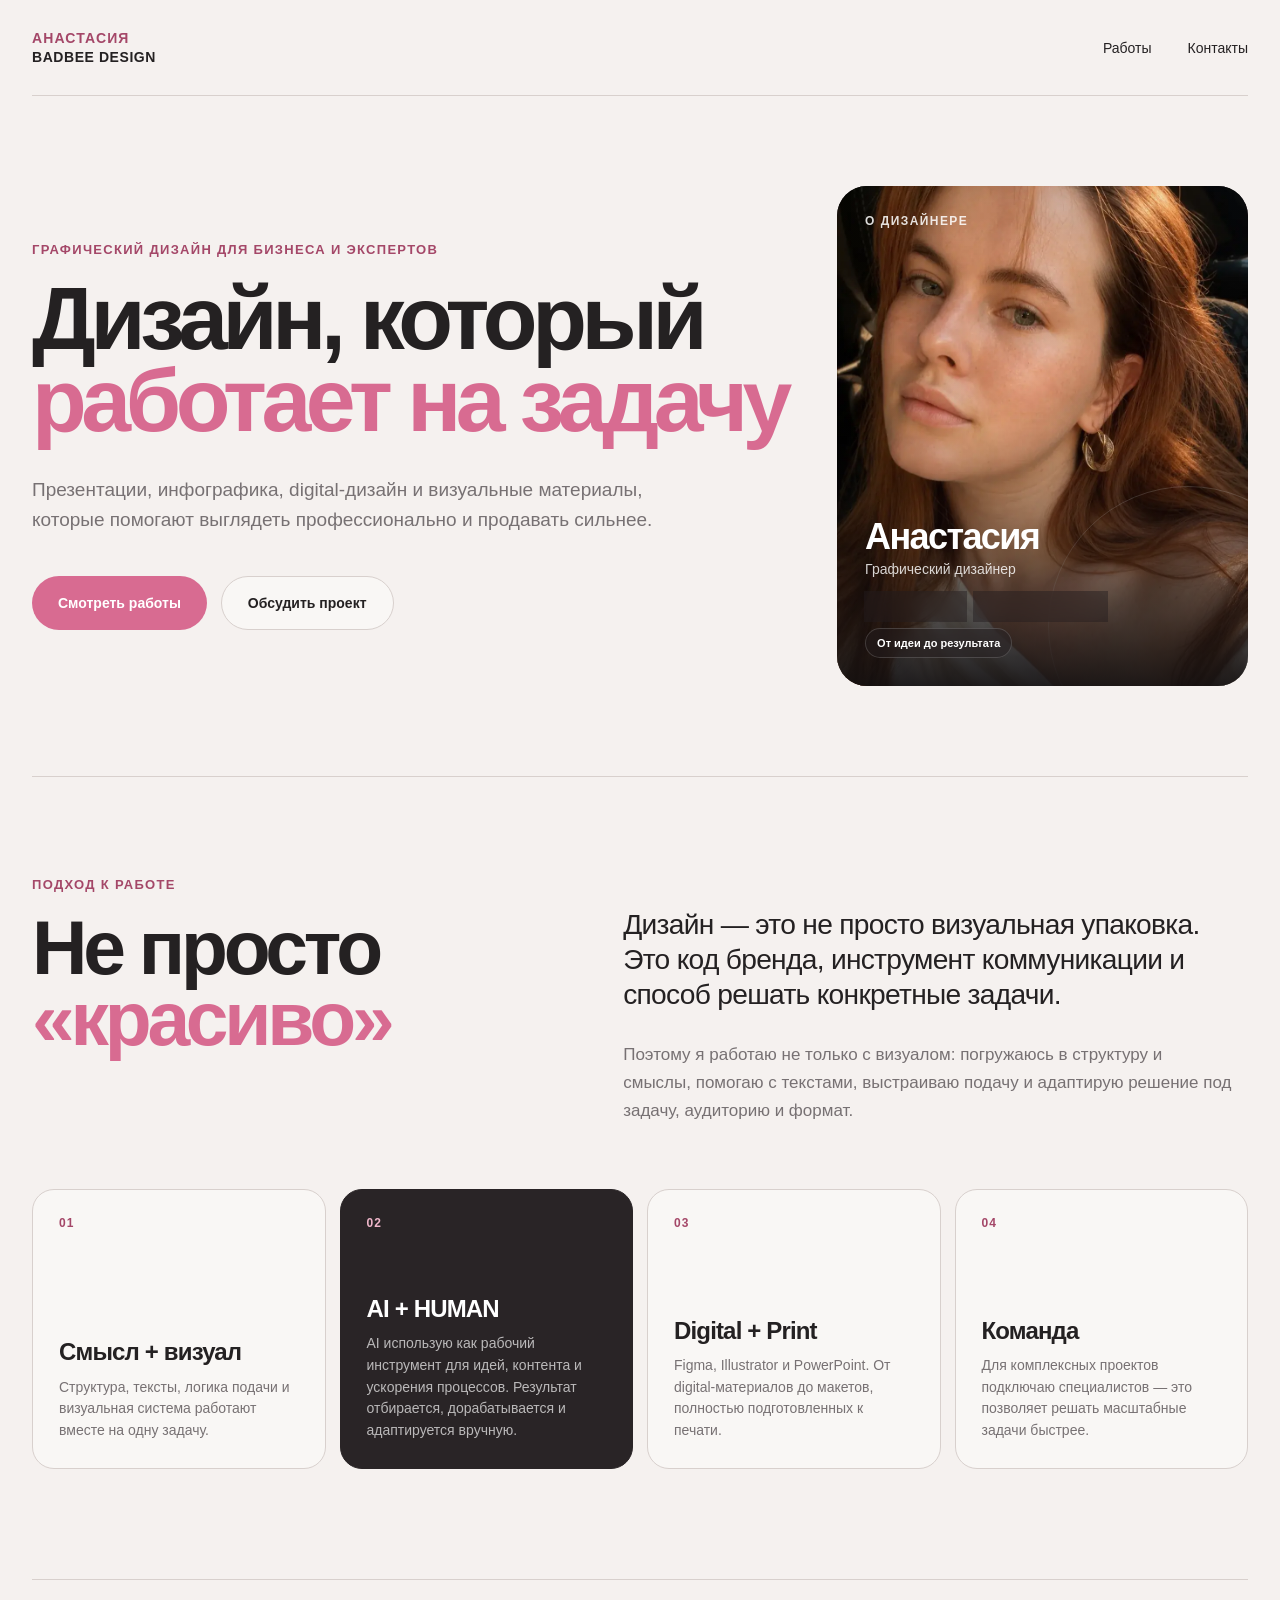
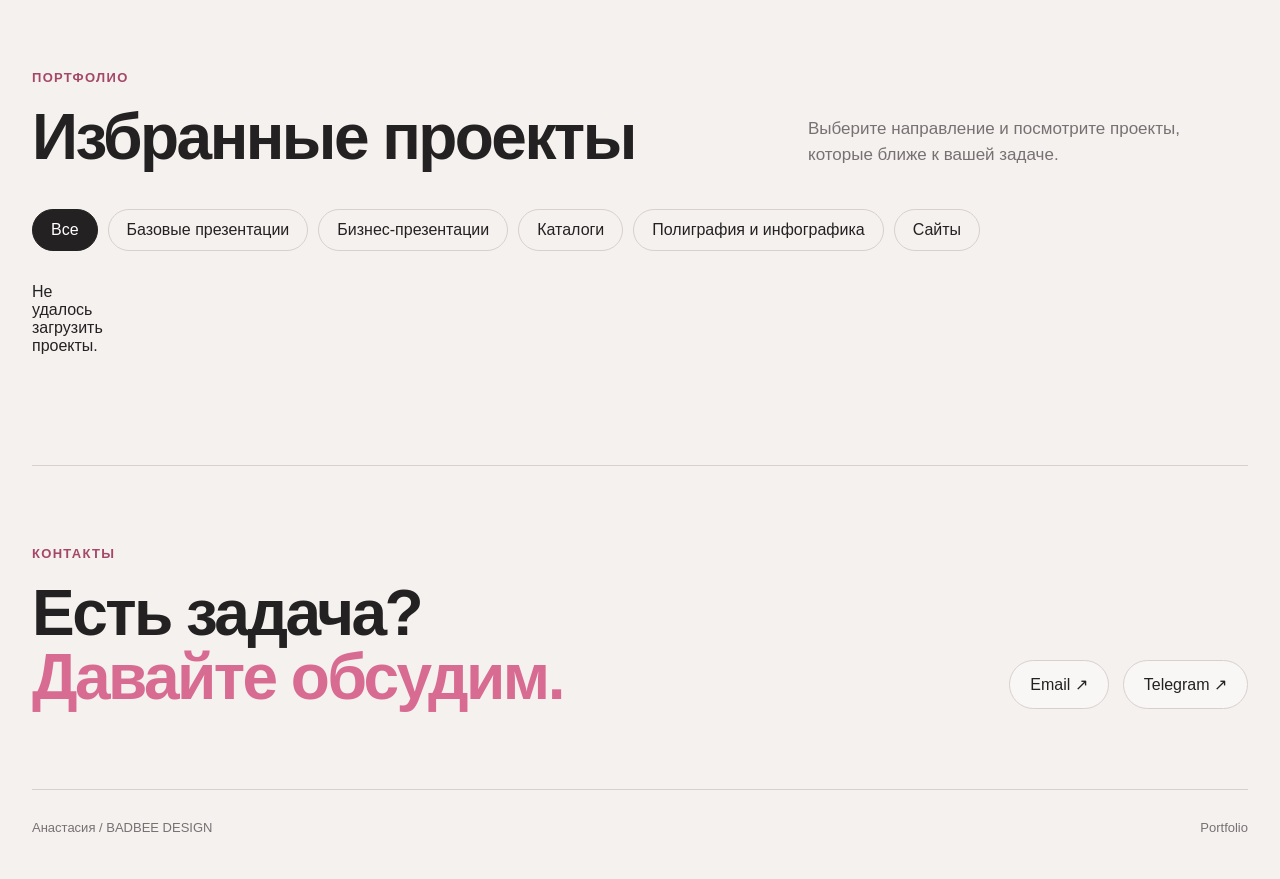
==== commit 439623c0: "Add approach section" ====
--- a/index.html
+++ b/index.html
@@ -6,7 +6,7 @@
 
     <title>Анастасия — BADBEE DESIGN</title>
 
-<link rel="stylesheet" href="css/style.css?v=7">
+<link rel="stylesheet" href="css/style.css?v=8">
 </head>
 
 <body>
@@ -84,7 +84,112 @@
 </div>
 
         </section>
-
+        <!-- =========================================
+             ПОДХОД К РАБОТЕ
+        ========================================== -->
+
+        <section class="approach">
+
+            <div class="approach-top">
+
+                <div class="approach-heading">
+                    <p class="eyebrow">ПОДХОД К РАБОТЕ</p>
+
+                    <h2>
+                        Не просто
+                        <span>«красиво»</span>
+                    </h2>
+                </div>
+
+                <div class="approach-intro">
+
+                    <p class="approach-lead">
+                        Дизайн — это не просто визуальная упаковка.
+                        Это код бренда, инструмент коммуникации
+                        и способ решать конкретные задачи.
+                    </p>
+
+                    <p class="approach-text">
+                     Поэтому я работаю не только с визуалом:
+погружаюсь в структуру и смыслы, помогаю с текстами,
+выстраиваю подачу и адаптирую решение под задачу,
+аудиторию и формат.
+                    </p>
+
+                </div>
+
+            </div>
+
+
+            <div class="approach-grid">
+
+                <article class="approach-card">
+
+                    <span class="approach-number">01</span>
+
+                    <div>
+                        <h3>Смысл + визуал</h3>
+
+                        <p>
+                            Структура, тексты, логика подачи и визуальная
+                            система работают вместе на одну задачу.
+                        </p>
+                    </div>
+
+                </article>
+
+
+                <article class="approach-card approach-card-accent">
+
+                    <span class="approach-number">02</span>
+
+                    <div>
+                        <h3>AI + HUMAN</h3>
+
+                        <p>
+                            AI использую как рабочий инструмент для идей,
+                            контента и ускорения процессов. Результат
+                            отбирается, дорабатывается и адаптируется вручную.
+                        </p>
+                    </div>
+
+                </article>
+
+
+                <article class="approach-card">
+
+                    <span class="approach-number">03</span>
+
+                    <div>
+                        <h3>Digital + Print</h3>
+
+                        <p>
+                            Figma, Illustrator и PowerPoint. От digital-материалов
+                            до макетов, полностью подготовленных к печати.
+                        </p>
+                    </div>
+
+                </article>
+
+
+                <article class="approach-card">
+
+                    <span class="approach-number">04</span>
+
+                    <div>
+                        <h3>Команда</h3>
+
+                        <p>
+                            Для комплексных проектов подключаю специалистов —
+                            это позволяет решать масштабные задачи быстрее.
+                        </p>
+                    </div>
+
+                </article>
+
+            </div>
+
+        </section>
         <section class="portfolio" id="portfolio">
 
             <div class="section-heading">
@@ -151,7 +256,7 @@
         <span>Анастасия / BADBEE DESIGN</span>
         <span>Portfolio</span>
     </footer>
-<script src="js/supabase-data.js?v=4"></script>
+<script src="js/supabase-data.js?v=5"></script>
 <script src="js/app.js?v=4"></script>
 
 </body>
--- a/css/style.css
+++ b/css/style.css
@@ -604,7 +604,7 @@
 .project-category {
     color: var(--accent-dark);
 
-    font-size: 12px;
+    font-size: 16px;
     font-weight: 700;
 
     text-transform: uppercase;
@@ -1727,4 +1727,198 @@
 
 .hero-card.hero-designer-card:hover .hero-designer-photo {
     transform: scale(1.08);
+}
+/* =================================================
+   APPROACH / ПОДХОД К РАБОТЕ
+================================================= */
+
+.approach {
+    padding: 100px 0 110px;
+    border-top: 1px solid var(--line);
+}
+
+
+/* Верхняя смысловая часть */
+
+.approach-top {
+    display: grid;
+    grid-template-columns: 0.9fr 1.1fr;
+    gap: 80px;
+    align-items: start;
+    margin-bottom: 64px;
+}
+
+
+.approach-heading h2 {
+    max-width: 620px;
+    margin: 0;
+    font-size: clamp(54px, 6vw, 92px);
+    line-height: 0.92;
+    letter-spacing: -0.055em;
+    font-weight: 600;
+}
+
+
+.approach-heading h2 span {
+    display: block;
+    color: var(--accent);
+}
+
+
+/* Основное описание */
+
+.approach-intro {
+    max-width: 690px;
+    padding-top: 30px;
+}
+
+
+.approach-lead {
+    margin: 0;
+    color: var(--text);
+    font-size: clamp(24px, 2.2vw, 34px);
+    line-height: 1.25;
+    letter-spacing: -0.025em;
+    font-weight: 500;
+}
+
+
+.approach-text {
+    max-width: 610px;
+    margin: 28px 0 0;
+    color: var(--muted);
+    font-size: 17px;
+    line-height: 1.65;
+}
+
+
+/* 4 принципа */
+
+.approach-grid {
+    display: grid;
+    grid-template-columns: repeat(4, minmax(0, 1fr));
+    gap: 14px;
+}
+
+
+.approach-card {
+    min-height: 280px;
+    padding: 26px;
+    display: flex;
+    flex-direction: column;
+    justify-content: space-between;
+    border: 1px solid var(--line);
+    border-radius: var(--radius-medium);
+    background: var(--surface-soft);
+}
+
+
+.approach-number {
+    color: var(--accent-dark);
+    font-size: 12px;
+    font-weight: 700;
+    letter-spacing: 0.1em;
+}
+
+
+.approach-card h3 {
+    margin: 0 0 12px;
+    font-size: 24px;
+    line-height: 1.05;
+    letter-spacing: -0.035em;
+    font-weight: 600;
+}
+
+
+.approach-card p {
+    margin: 0;
+    color: var(--muted);
+    font-size: 14px;
+    line-height: 1.55;
+}
+
+
+/* Главный акцент — AI */
+
+.approach-card-accent {
+    border-color: #292426;
+    background: #292426;
+    color: #ffffff;
+}
+
+
+.approach-card-accent .approach-number {
+    color: var(--accent-soft);
+}
+
+
+.approach-card-accent p {
+    color: rgba(255, 255, 255, 0.68);
+}
+
+
+/* =================================================
+   APPROACH — TABLET
+================================================= */
+
+@media (max-width: 1000px) {
+
+    .approach-top {
+        grid-template-columns: 1fr;
+        gap: 32px;
+    }
+
+    .approach-intro {
+        max-width: 760px;
+        padding-top: 0;
+    }
+
+    .approach-grid {
+        grid-template-columns: repeat(2, minmax(0, 1fr));
+    }
+
+}
+
+
+/* =================================================
+   APPROACH — MOBILE
+================================================= */
+
+@media (max-width: 700px) {
+
+    .approach {
+        padding: 70px 0;
+    }
+
+    .approach-top {
+        margin-bottom: 42px;
+    }
+
+    .approach-heading h2 {
+        font-size: clamp(46px, 14vw, 68px);
+    }
+
+    .approach-lead {
+        font-size: 24px;
+    }
+
+    .approach-text {
+        margin-top: 20px;
+        font-size: 16px;
+    }
+
+    .approach-grid {
+        grid-template-columns: 1fr;
+        gap: 12px;
+    }
+
+    .approach-card {
+        min-height: 220px;
+        padding: 24px;
+    }
+
+    .approach-card h3 {
+        font-size: 23px;
+    }
+
 }
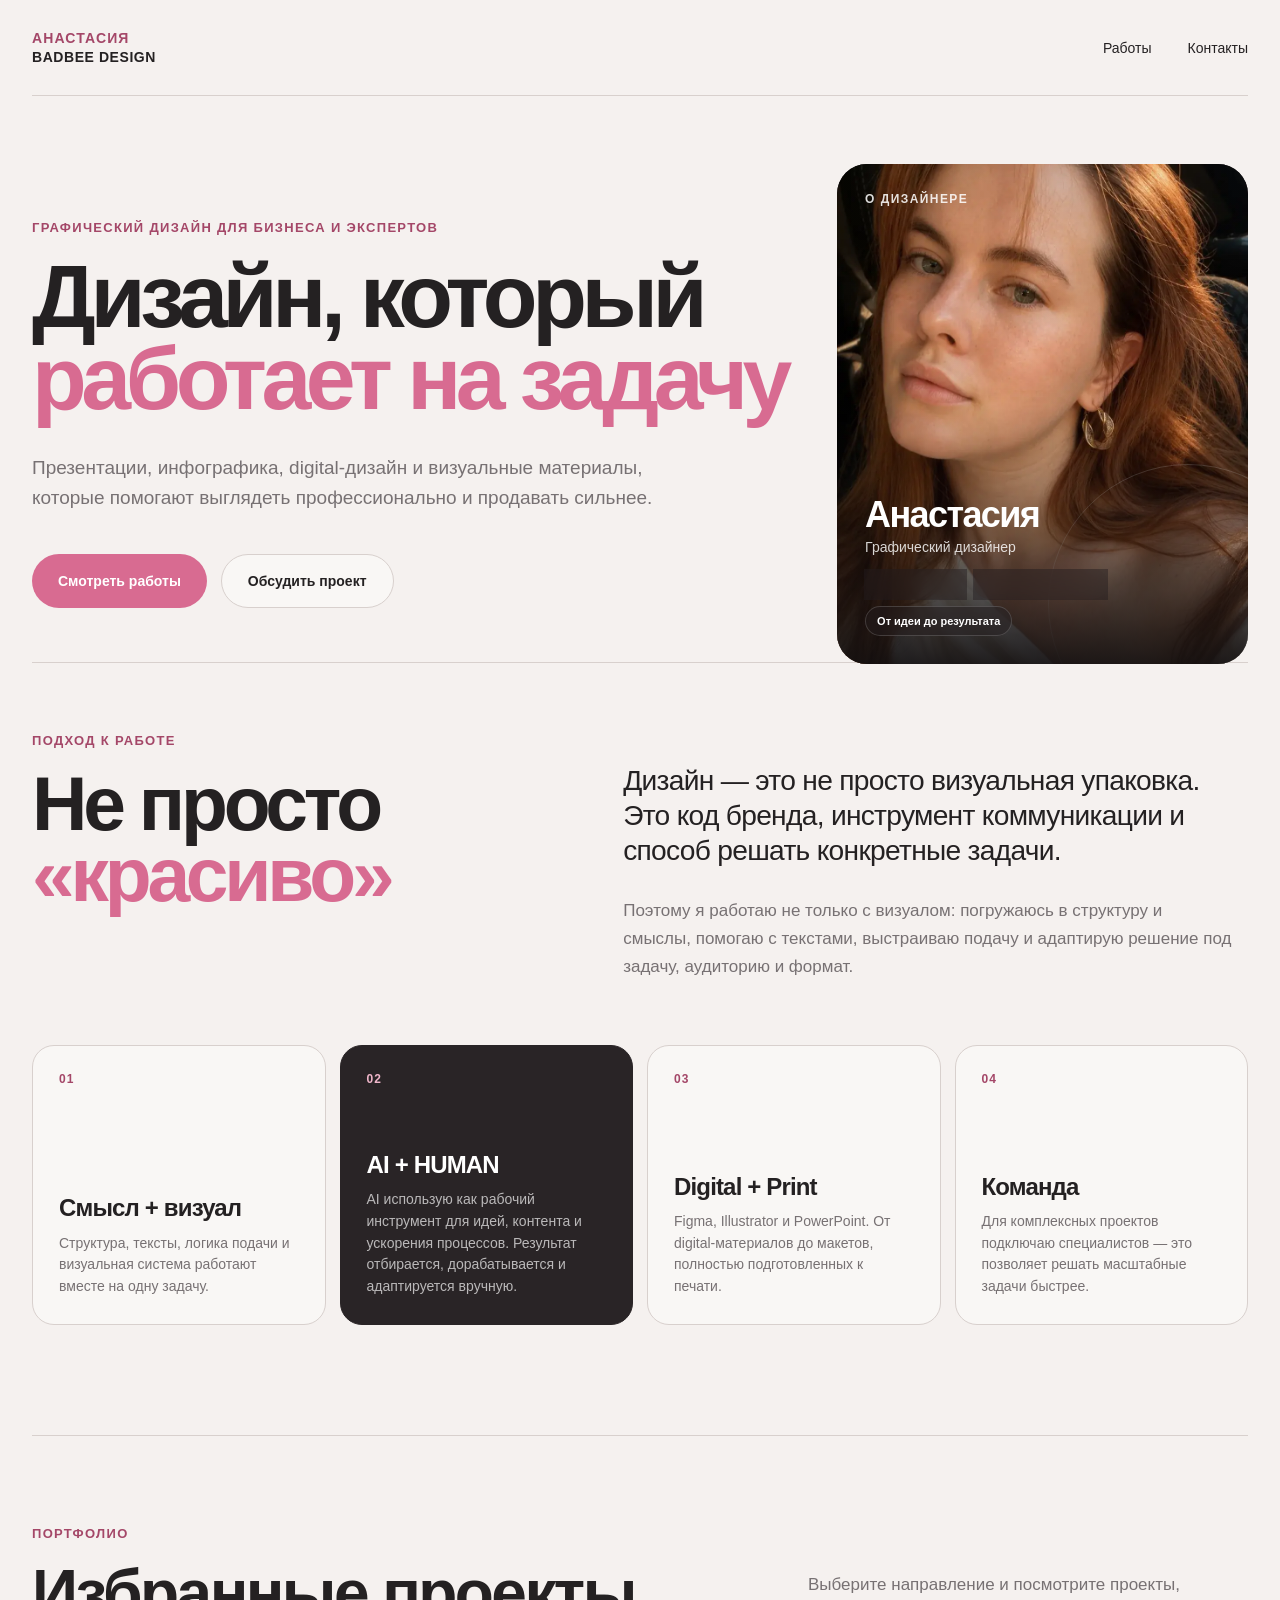
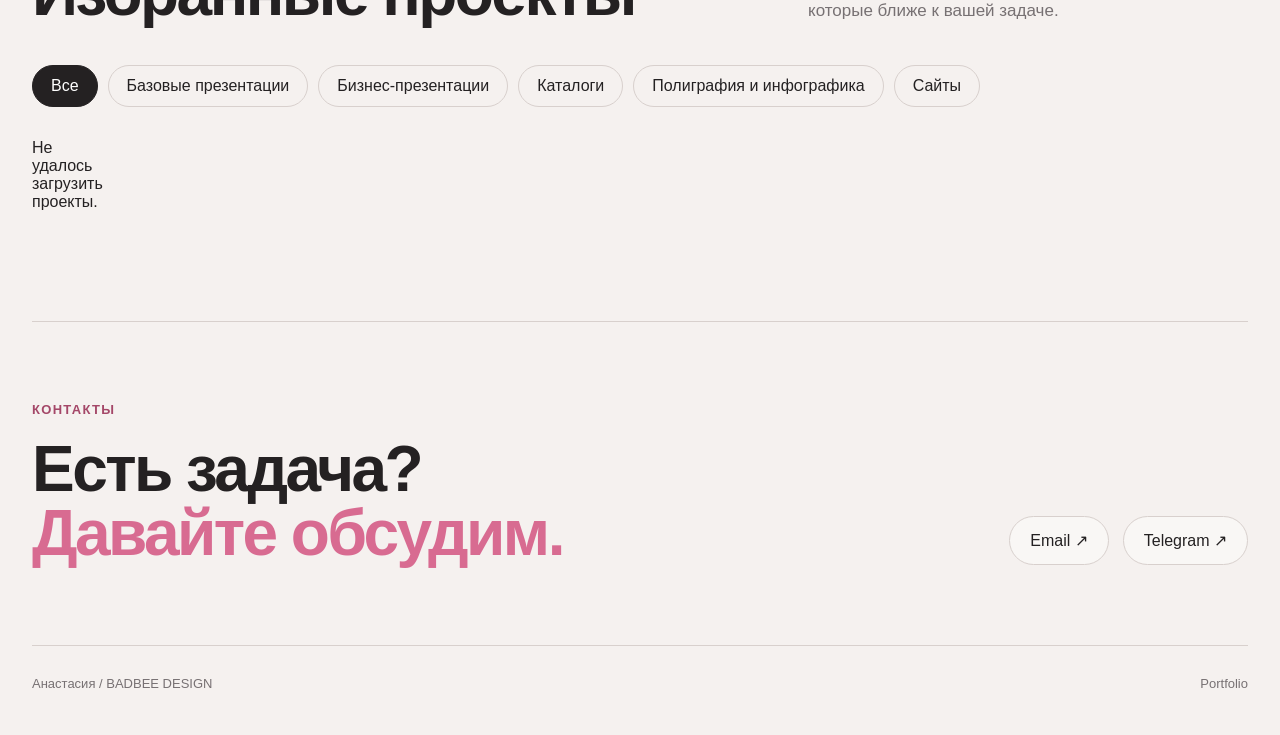
==== commit 19b9af20: "Move approach section closer to hero" ====
--- a/index.html
+++ b/index.html
@@ -6,7 +6,7 @@
 
     <title>Анастасия — BADBEE DESIGN</title>
 
-<link rel="stylesheet" href="css/style.css?v=8">
+<link rel="stylesheet" href="css/style.css?v=9">
 </head>
 
 <body>
--- a/css/style.css
+++ b/css/style.css
@@ -144,7 +144,7 @@
 ========================= */
 
 .hero {
-    min-height: 680px;
+    min-height: 620px;
 
     display: grid;
     grid-template-columns: 1.3fr 0.7fr;
@@ -153,7 +153,7 @@
 
     align-items: center;
 
-    padding: 82px 0;
+    padding: 68px 0;
 }
 
 .eyebrow {
@@ -1733,10 +1733,10 @@
 ================================================= */
 
 .approach {
-    padding: 100px 0 110px;
+    margin-top: -70px;
+    padding: 70px 0 110px;
     border-top: 1px solid var(--line);
 }
-
 
 /* Верхняя смысловая часть */
 
@@ -1887,7 +1887,8 @@
 @media (max-width: 700px) {
 
     .approach {
-        padding: 70px 0;
+        margin-top: 0;
+        padding: 56px 0 70px;
     }
 
     .approach-top {
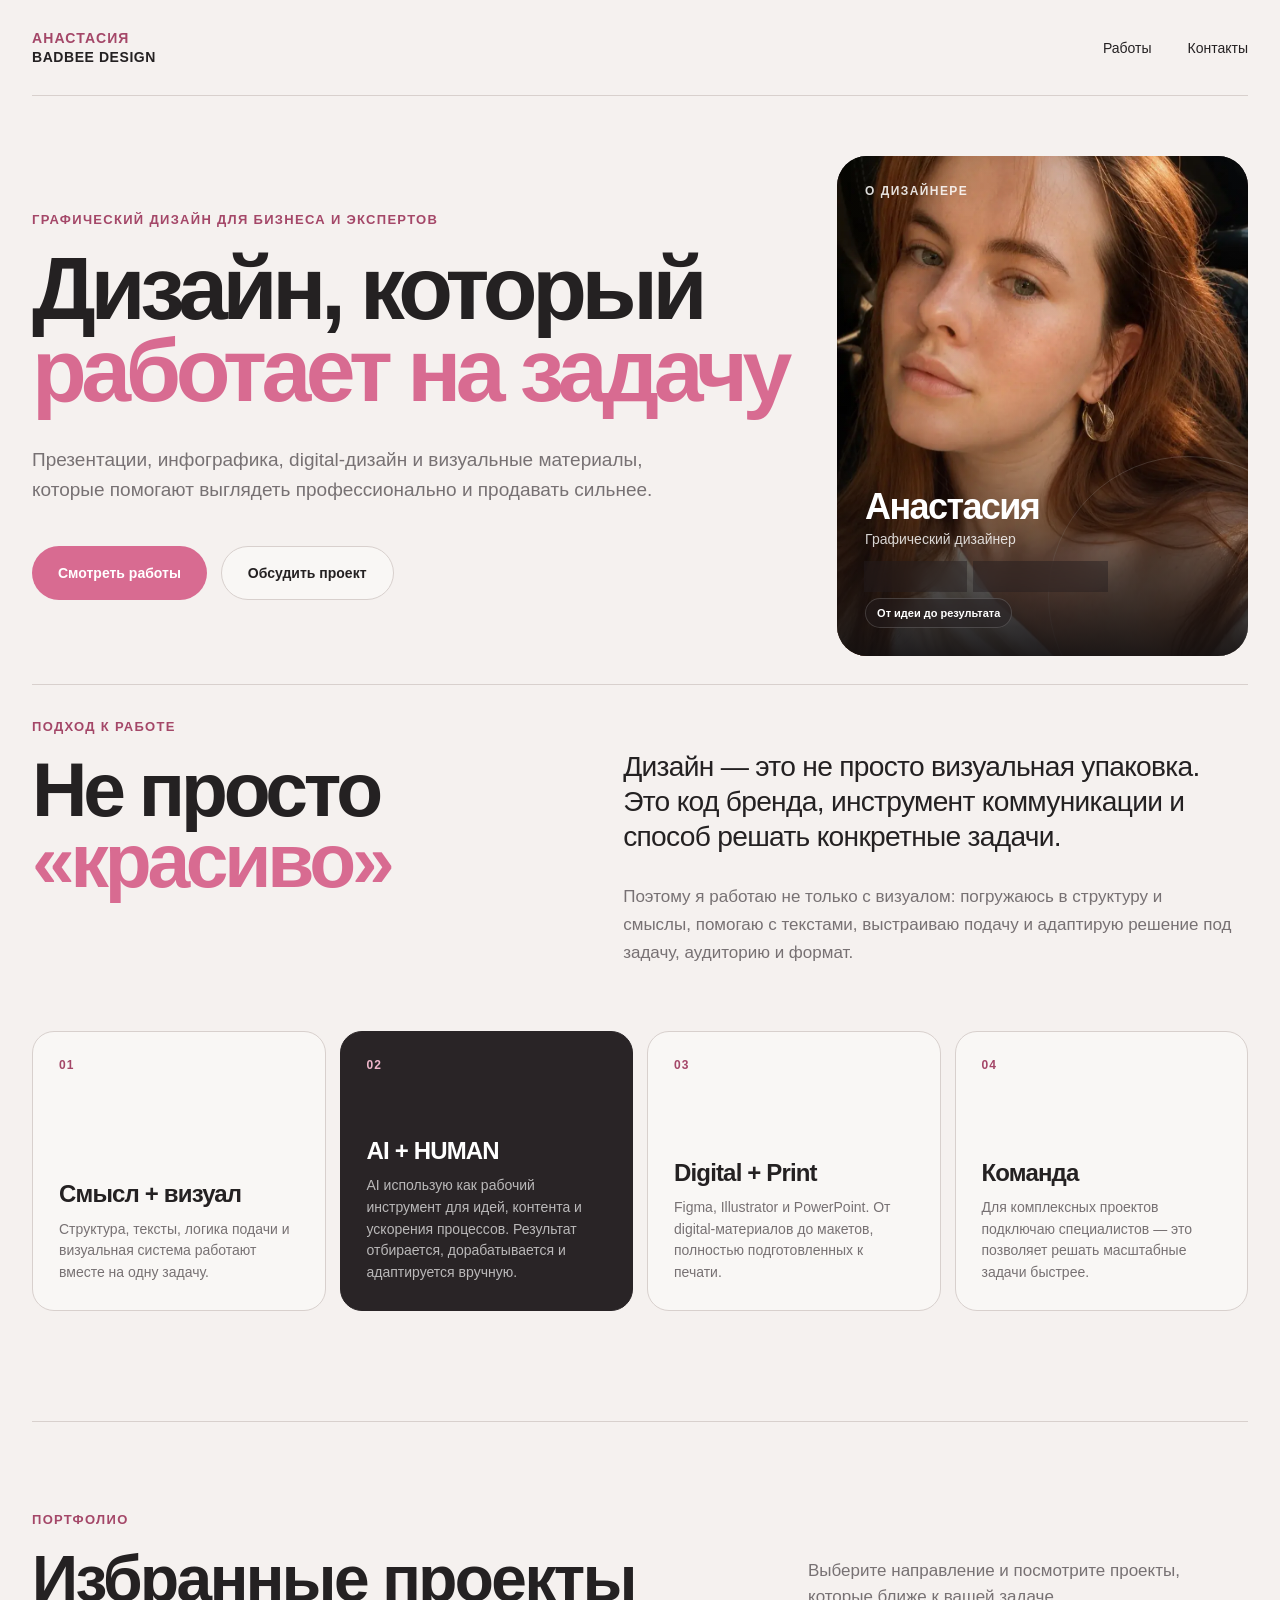
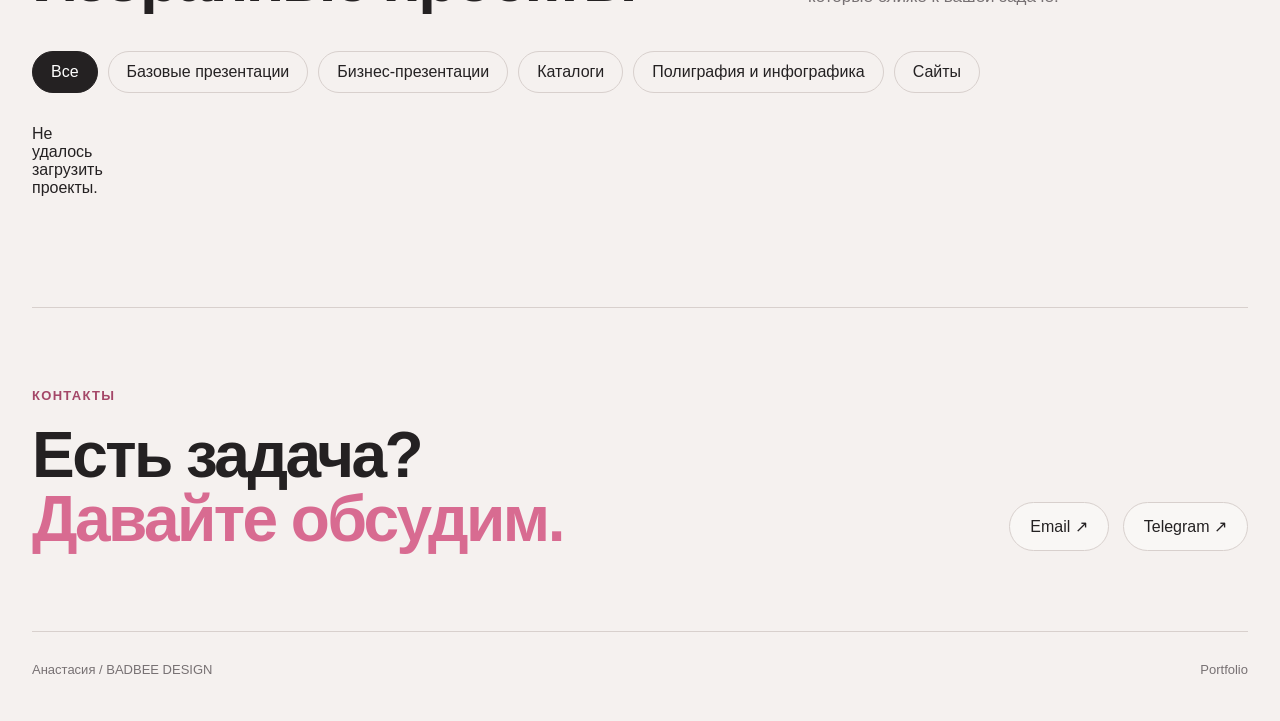
==== commit 079db408: "Tighten hero and approach spacing" ====
--- a/index.html
+++ b/index.html
@@ -6,7 +6,7 @@
 
     <title>Анастасия — BADBEE DESIGN</title>
 
-<link rel="stylesheet" href="css/style.css?v=9">
+<link rel="stylesheet" href="css/style.css?v=10">
 </head>
 
 <body>
--- a/css/style.css
+++ b/css/style.css
@@ -144,16 +144,12 @@
 ========================= */
 
 .hero {
-    min-height: 620px;
-
+    min-height: 0;
     display: grid;
     grid-template-columns: 1.3fr 0.7fr;
-
     gap: 42px;
-
     align-items: center;
-
-    padding: 68px 0;
+    padding: 60px 0 28px;
 }
 
 .eyebrow {
@@ -1733,8 +1729,8 @@
 ================================================= */
 
 .approach {
-    margin-top: -70px;
-    padding: 70px 0 110px;
+    margin-top: 0;
+    padding: 34px 0 110px;
     border-top: 1px solid var(--line);
 }
 
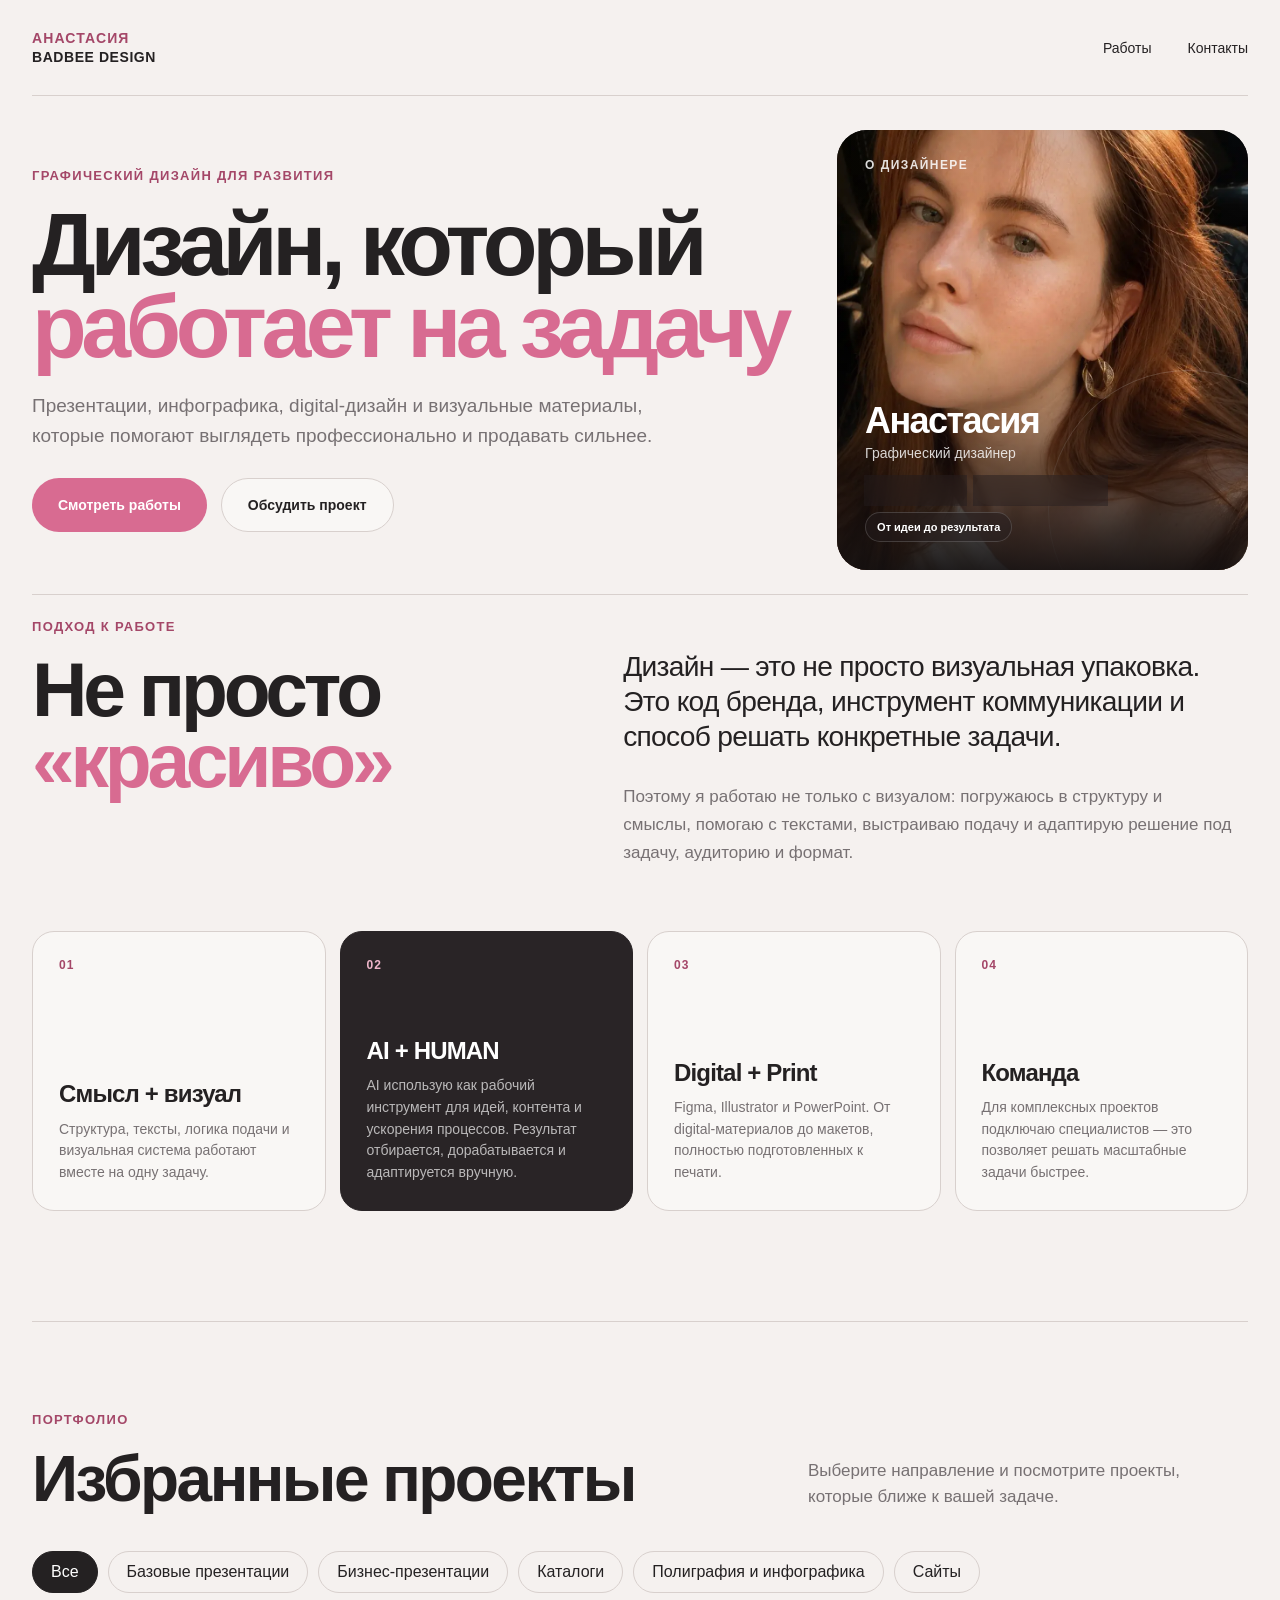
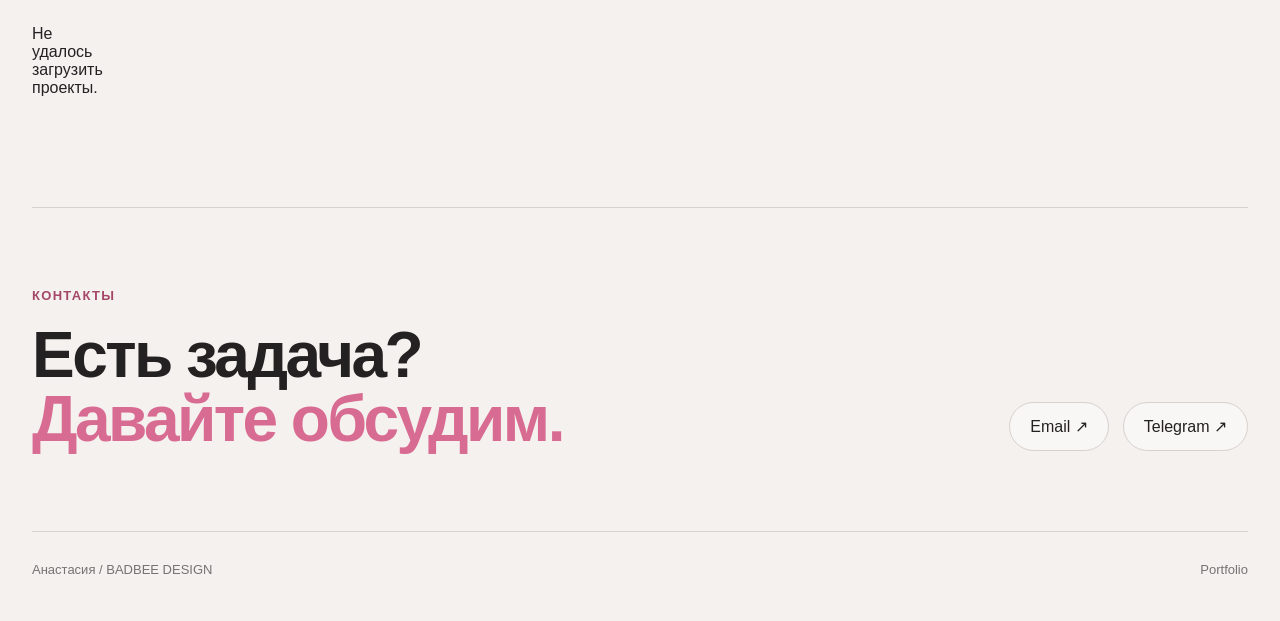
==== commit f10568e0: "Compact hero to reveal approach section" ====
--- a/index.html
+++ b/index.html
@@ -6,7 +6,7 @@
 
     <title>Анастасия — BADBEE DESIGN</title>
 
-<link rel="stylesheet" href="css/style.css?v=10">
+<link rel="stylesheet" href="css/style.css?v=11">
 </head>
 
 <body>
@@ -28,7 +28,7 @@
         <section class="hero">
 
             <div class="hero-copy">
-                <p class="eyebrow">ГРАФИЧЕСКИЙ ДИЗАЙН ДЛЯ БИЗНЕСА И ЭКСПЕРТОВ</p>
+                <p class="eyebrow">ГРАФИЧЕСКИЙ ДИЗАЙН ДЛЯ РАЗВИТИЯ</p>
 
                 <h1>
                     Дизайн, который
--- a/css/style.css
+++ b/css/style.css
@@ -149,7 +149,7 @@
     grid-template-columns: 1.3fr 0.7fr;
     gap: 42px;
     align-items: center;
-    padding: 60px 0 28px;
+    padding: 34px 0 24px;
 }
 
 .eyebrow {
@@ -184,11 +184,8 @@
 
 .hero-description {
     max-width: 660px;
-
-    margin: 34px 0 0;
-
+    margin: 24px 0 0;
     color: var(--muted);
-
     font-size: 19px;
     line-height: 1.55;
 }
@@ -196,10 +193,8 @@
 .hero-actions {
     display: flex;
     flex-wrap: wrap;
-
     gap: 14px;
-
-    margin-top: 42px;
+    margin-top: 28px;
 }
 
 
@@ -251,7 +246,7 @@
 ========================= */
 
 .hero-card {
-    min-height: 500px;
+    min-height: 440px;
 
     padding: 28px;
 
@@ -1730,7 +1725,7 @@
 
 .approach {
     margin-top: 0;
-    padding: 34px 0 110px;
+    padding: 24px 0 110px;
     border-top: 1px solid var(--line);
 }
 
